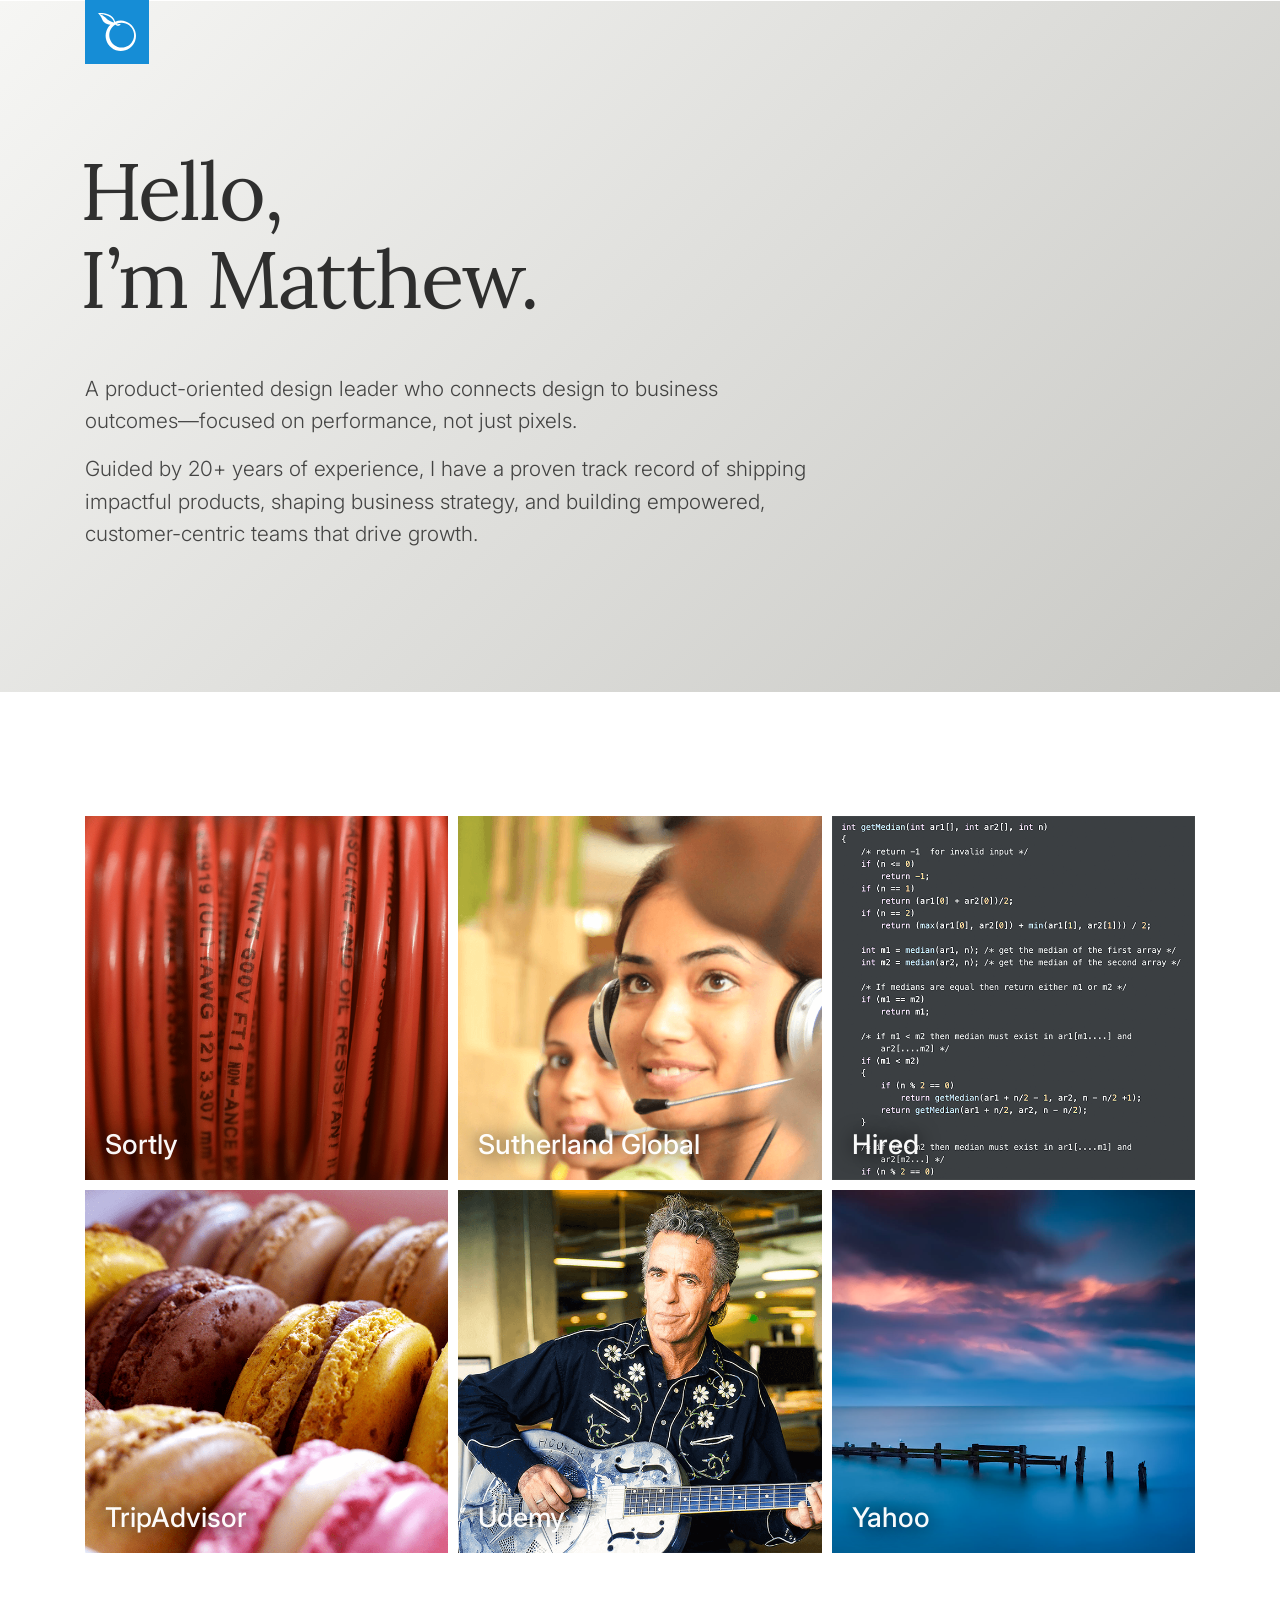
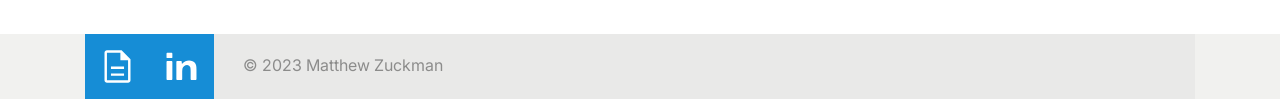
==== index.html @ 9146ad36 "Updated intro New intro copy for the home page to match the resume" ====
<!DOCTYPE html>
<html lang="en">
  <head>
    <meta charset="utf-8">
    <meta http-equiv="X-UA-Compatible" content="IE=edge">
    <meta name="viewport" content="width=device-width, initial-scale=1, shrink-to-fit=no">
    <title>Matthew @ blueorange</title>

    <!-- Bootstrap -->
    <link href="css/bootstrap.min.css" rel="stylesheet">
    <link href="css/base.css" rel="stylesheet">
    <link href="fonts/fonts.css" rel="stylesheet">
    <!-- HTML5 Shim and Respond.js IE8 support of HTML5 elements and media queries -->
    <!-- WARNING: Respond.js doesn't work if you view the page via file:// -->
    <!--[if lt IE 9]>
      <script src="https://oss.maxcdn.com/libs/html5shiv/3.7.0/html5shiv.js"></script>
      <script src="https://oss.maxcdn.com/libs/respond.js/1.4.2/respond.min.js"></script>
    <![endif]-->
  </head>

<body>

<!--
  <div class="header">
    <div class="container">
      <div class="row">
        <div class="col-xs-12 col-sm-12 col-md-12 col-lg-12">
          <a href="index.html"><img alt="blue orange" src="img/logo.svg" height="18" style="margin-top:12px;"></a>
        </div>
      </div>
    </div>
  </div>
-->

<div class="">
  <div class="container">
    <div class="row">
      <div class="col-xs-12 col-sm-12 col-md-12 col-lg-12">
        <span class="boxheader">
          <a href="index.html"><img alt="blue orange" src="img/mark-white.svg"></a>
        </span>
      </div>
    </div>
  </div>
</div>

<div class="container-fluid hero">
	<div>
		<div>
			<div class="container">
				<div class="row">
					<div class="col-xs-12 col-sm-12 col-md-12 col-lg-8">
						<h1 class="hero-space" style="margin-bottom: 50px;">Hello, <br> I&rsquo;m Matthew.</h1>
						<p>A product-oriented design leader who connects design to business outcomes&mdash;focused on performance, not just pixels.</p><p>Guided by 20+ years of experience, I have a proven track record of shipping impactful products, shaping business strategy, and building empowered, customer-centric teams that drive growth.</p>
						<div class="hero-space index-fix"></div>
					</div>
				</div>
			</div>
		</div>
	</div>
</div>

<div>
	<div>
		<div>
			<div id="portfoliogrid" class="container spacer">
				<div class="row">
					<div class="col-xs-12 col-sm-12 col-md-12 col-lg-12">
						<div class="row" style="margin:-5px">
							<div class="col-xs-6 col-sm-6 col-md-6 col-lg-4 nopadding"><a href="sortly.html"><figure><img src="img/tile-sortly.png" alt="..." class="img-fluid grow"><figcaption class="caption">Sortly</figcaption></figure></a></div>
             	<div class="col-xs-6 col-sm-6 col-md-6 col-lg-4 nopadding"><a href="sgs.html"><figure><img src="img/tile-sgs.png" alt="..." class="img-fluid grow"><figcaption class="caption">Sutherland Global</figcaption></figure></a></div>
            	<div class="col-xs-6 col-sm-6 col-md-6 col-lg-4 nopadding"><a href="hired.html"><figure><img src="img/tile-code.png" alt="..." class="img-fluid grow"><figcaption class="caption">Hired</figcaption></figure></a></div>
							<div class="col-xs-6 col-sm-6 col-md-6 col-lg-4 nopadding"><a href="tripadvisor.html"><figure><img src="img/tile-tripadvisor.png" alt="..." class="img-fluid grow"><figcaption class="caption">TripAdvisor</figcaption></figure></a></div>
							<div class="col-xs-6 col-sm-6 col-md-6 col-lg-4 nopadding"><a href="udemy.html"><figure><img src="img/tile-udemy.png" alt="..." class="img-fluid grow"><figcaption class="caption">Udemy</figcaption></figure></a></div>
							<div class="col-xs-6 col-sm-6 col-md-6 col-lg-4 nopadding"><a href="yahoo-communications.html"><figure><img src="img/tile-communications.png" alt="..." class="img-fluid grow"><figcaption class="caption">Yahoo</figcaption></figure></a></div>
						</div>
					</div>
				</div>
			</div>
		</div>
	</div>
</div>

<div class="clearfix" style="padding-bottom:10px;"></div>

<footer class="footer">
	<div class="container">
		<div class="row">
			<div class="col-xs-12 col-sm-12 col-md-12 col-lg-12">
				<ul class="list-inline" style="background-color: rgb(0,0,0,.03);">
					<li class="list-inline-item"><span class="footerblock"><a href="mzuckman-resume.pdf" target="_blank" rel="noopener noreferrer"><img alt="blue orange" src="img/mark-resume.svg"></a></span></li>
					<li class="list-inline-item"><span class="footerblock"><a href="https://www.linkedin.com/in/mzuckman" target="_blank" rel="noopener noreferrer"><img alt="blue orange" src="img/mark-li.svg"></a></span></li>
					<li class="list-inline-item copyright"><span class="float">&copy; 2023 Matthew Zuckman</span></li>
       	</ul>
			</div>
		</div>
	</div>
</footer>

  <script>
  (function(i,s,o,g,r,a,m){i['GoogleAnalyticsObject']=r;i[r]=i[r]||function(){
  (i[r].q=i[r].q||[]).push(arguments)},i[r].l=1*new Date();a=s.createElement(o),
  m=s.getElementsByTagName(o)[0];a.async=1;a.src=g;m.parentNode.insertBefore(a,m)
  })(window,document,'script','//www.google-analytics.com/analytics.js','ga');

  ga('create', 'UA-5024058-5', 'blueorange.com');
  ga('send', 'pageview');
	</script>

  <!-- Google tag (gtag.js) -->
  <script async src="https://www.googletagmanager.com/gtag/js?id=G-4ZLMVN0MZH"></script>
  <script>
    window.dataLayer = window.dataLayer || [];
    function gtag(){dataLayer.push(arguments);}
    gtag('js', new Date());
    gtag('config', 'G-4ZLMVN0MZH');
  </script>

    <!-- jQuery (necessary for Bootstrap's JavaScript plugins) -->
    <script src="https://ajax.googleapis.com/ajax/libs/jquery/1.11.0/jquery.min.js"></script>
    <!-- Include all compiled plugins (below), or include individual files as needed -->
    <script src="js/bootstrap.min.js"></script>
</body>
</html>
---- css/base.css ----
/* @import url(https://fonts.googleapis.com/css?family=Nixie+One); */
/* @import url(https://fonts.googleapis.com/css?family=Libre+Baskerville); */
/* @import url('https://fonts.googleapis.com/css?family=Montserrat:400,500,600&display=swap'); */
/* @import url('https://fonts.googleapis.com/css2?family=Nunito+Sans:wght@300;400;600;700;800&display=swap'); */
@import url('https://fonts.googleapis.com/css2?family=Inter:wght@200;300;400;500;600;700;800;900&display=swap');
@import url('https://fonts.googleapis.com/css2?family=Lora:wght@400;500;600&display=swap');
/* @import url('https://fonts.googleapis.com/css2?family=IBM+Plex+Sans:wght@100;200;300;400;500;600;700&display=swap'); */
/* @import url('https://fonts.googleapis.com/css2?family=Gothic+A1:wght@200;300;400;500;600;700;800;900&display=swap'); */
/* @import url('https://fonts.googleapis.com/css?family=Lato:300,400,700,900&display=swap'); */




body {
	background-color: rgba(255,255,255,1);
	font-family: 'Inter', sans-serif;
	}

html, body {height:100%; }

a:hover {
	text-decoration: none;
	}

a:link, a:visited {
	text-decoration: none;
	color: rgba(0, 0, 0, 0.6);
	}

/* This sets the diagonal line for the background */
.hero {
	background: rgba(246,246,244,1);
	background: linear-gradient(135deg, rgba(246,246,244,1) 0%, rgba(200,200,196,1) 100%);
	margin-top: 0px;
	}

	@media (min-width: 48em) {
	.hero {
	background: rgba(246,246,244,1);
	background: linear-gradient(135deg, rgba(246,246,244,1) 0%, rgba(200,200,196,1) 100%);
	margin-top: 0px;}
	}

.hero-small {
	margin-top:0px;
	background-repeat: no-repeat;
	min-height: 350px;
	height: 100%;}

	@media (min-width: 48em) {
	.hero-small {
	margin-top:0px;
	background-repeat: no-repeat;
	min-height: 450px;
	height: 100%;}
	}

.hero-xsmall{
	background: #00aeef url(../angle-big.svg);
	background-position: bottom left;
	background-size: 8000px;
	margin-top:0px;
	background-repeat: no-repeat;
	min-height: 300px;
	height: 20%;}

	@media (min-width: 48em) {
	.hero-xsmall {
	background: #00aeef url(../angle-big.svg);
	background-position: bottom left;
	background-size: 8000px;
	margin-top:0px;
	background-repeat: no-repeat;
	min-height: 350px;
	height: 30%;}
	}

	@media (min-width: 68em) {
	.hero-xsmall {
	background: #00aeef url(../angle-big.svg);
	background-position: bottom left;
	background-size: 8000px;
	margin-top:0px;
	background-repeat: no-repeat;
	min-height: 450px;
	height: 40%;}
	}


.hero-space {
	padding-top:20%;}

	@media (min-width: 34em) {
	.hero-space {
	padding-top:20%;}
	}

.hero-space-small {
	margin-top:50px;}

	@media (min-width: 34em) {
	.hero-space-small {
	margin-top:100px;}
	}

.ta-space-small {
		margin-top:20px;}

		@media (min-width: 34em) {
		.ta-space-small {
		margin-top:30px;}
		}

.index-fix {
	margin-bottom: 0px;
 }

 @media (min-width: 34em) {
 .index-fix {
 margin-top: -20px;}
 }

/* Background tints*/

.bg-grey {
	background: rgba(246,246,244,1);
	background: linear-gradient(135deg, rgba(246,246,244,1) 0%, rgba(200,200,196,1) 100%);
	}

.bg-tripadvisor {
	background: rgba(228,214,202,1);
	background: linear-gradient(135deg, rgba(228,214,202,1) 0%, rgba(228,205,180,1) 100%);
	background: rgba(220,214,202,1);
	background: linear-gradient(135deg, rgba(220,214,202,1) 0%, rgba(220,205,190,1) 100%);
	}

.bg-udemy {
	background: rgba(225,228,226,1);
	background: linear-gradient(135deg, rgba(225,228,226,1) 0%, rgba(205,210,207,1) 100%);
	}

.bg-communications {
	background: rgba(221,218,222,1);
	background: linear-gradient(135deg, rgba(221,218,222,1) 0%, rgba(200,198,208,1) 100%);
	}

.bg-autos {
	background: rgba(244,244,246,1);
	background: linear-gradient(135deg, rgba(244,244,246,1) 0%, rgba(200,200,204,1) 100%);
	}

.bg-marketing {
	background: rgb(208,212,217);
	background: linear-gradient(135deg, rgba(230,232,235,1) 0%, rgba(215,226,236,1) 100%);
	}

.bg-hired {
	background: rgba(223, 218, 218,);
	background: linear-gradient(135deg, rgba(223, 218, 218,1) 0%, rgba(205,194,195,1) 100%);
	}

.bg-sortly {
	background: rgba(233, 218, 218,);
	background: linear-gradient(135deg, rgba(233, 218, 218,1) 0%, rgba(215,194,195,1) 100%);
	}
	
.bg-sgs {
	background: rgba(211,223,236,);
	background: linear-gradient(135deg, rgba(211,222,233,1) 0%, rgba(203,214,224,1) 100%);
	}


/* */

h1 {
	margin-left: -5px;
	font-family: 'Lora', serif;
	font-weight: 400;
	font-style: normal;
	font-size: 5em;
	letter-spacing: -2px;
	color: rgba(0, 0, 0, 0.8);}

	@media (max-width: 38em) {
	h1 {
	font-size: 4.2em;}
	}

	@media (max-width: 28em) {
	h1 {
	font-size: 3.0em;}
	}

	@media (max-width: 22em) {
	h1 {
	font-size: 2.4em;}
	}

h2 {
	font-weight: 600;
	font-style: normal;
	font-size: 1.6em;
	line-height: 1.6em;
	color: rgba(0, 0, 0, 0.9);}

	@media (max-width: 34em) {
	h2 {
	font-size: 1.1em;
	line-height: 1.3em;
	}
	}

p {
	font-family: 'Inter', serif;
	font-weight: 300;
	font-size: 1.3em;
	line-height: 1.55em;
	color: rgba(0, 0, 0, 0.7);}

	@media (max-width: 34em) {
	p {
	font-size: 1.1em;}
	}

.topic {
	font-family: 'Inter', serif;
	font-weight: 400;
	line-height: 1.55em;
	color: rgba(0, 0, 0, 0.6);}

.divider {
	font-family: 'Inter', serif;
	font-weight: 400;
	padding-left: 5px;
	color: rgba(0, 0, 0, 0.5);}

.border {
	border: 1px solid rgba(255,255,255,.3);
	padding:2px;
	}

.spacer {
	margin-top:140px;
	}

	@media (max-width: 34em) {
	.spacer {
	margin-top:90px;}
	}


.spacerb {
	margin-bottom:125px;
	}

	@media (max-width: 34em) {
	.spacerb {
	margin-bottom:80px;}
	}

.icon-font {
	font-size: .8em;
	}

.white {
	/* background-color: #fff; */
	padding: 20px;
	padding-top: 15px;
	margin-top: 40px;
	}

.white-small {
	/* background-color: #fff; */
	padding: 20px;
	padding-top: 15px;
	margin-top: 60px;
	margin-bottom: -30px;
	}

	@media (max-width: 34em) {
	.white-small {
	margin-top: 40px;}
	}


.white-smaller {
	/* background-color: #fff; */
	padding: 20px;
	padding-top: 10px;
	margin-top: 10px;
	padding-bottom: 80px;
	}


.spacer50 {
	margin-top: 50px;
	}

/* Begin the styles for the portfolio links */
.nopadding {
	margin: 0px;
	padding: 5px;
	margin-top: -16px;
	text-shadow: 0px 0px 25px rgba(100, 100, 100, 1);
	}

.caption {
	pointer-events: none;
	position:absolute;
	bottom: 35px;
	left: 0px;
	padding: 16px 10px 6px 20px;
	/* background-color: #001117; */
	width: 100%;
	margin-right: 120px;
	border-right: 5px solid #fff;
	border-left: 5px solid #fff;
	font-family: 'Inter', serif;
	font-weight: 500;
	font-size: 1.3em;
	line-height:1.1em;
	color: rgba(255, 255, 255, 1);
	opacity: .97;
	text-shadow: 0px 0px 20px #000;
	}

	@media (min-width: 34em) {
	.caption {
	font-size: 1.7em;}
	}

@media (max-width: 24em) {
	figcaption {
	display: none;}
	}

figure {
	overflow:hidden;
	}

.on{
	opacity:.35;
	}

.grow {
	-ms-transition: all .2s ease-in-out;
	-webkit-transition: all .2s ease-in-out;
	transition: all .2s ease-in-out;
	}

.grow:hover {
	-ms-transform: scale(1.1);
	-webkit-transform: scale(1.1);
	transform: scale(1.1);
	}

/* End the styles for the portfolio links */

.header {
	background-color: #fff;
	height: 40px;
	}

.boxheader {
	z-index: 20;
	-webkit-transition: background-color .3s;
	-moz-transition:    background-color .3s;
	-ms-transition:     background-color .3s;
	-o-transition:      background-color .3s;
	transition:         background-color .3s;
	background-color: #168dd6;
	width: 6%;
	max-width: 64px;
	min-width: 44px;
	position: fixed;
	display: block;
	}

	@media (max-width: 34em) {
	.boxheader {
	left: 15px;
	}
	}

.boxheader:hover {
		background-color: #1378b6;
		}

.boxheader img{
	width: 60%;
	margin: 20%;
	}

.staple {
	height: 1px;
	width: 50px;
	background-color: rgba(0, 0, 0, 0.2);
	margin-bottom: 30px;
	}

footer {
	margin-top:50px;
	margin-bottom: -20px;
	height: 65px;
 	width: 100%;
 	background-color: rgba(235,235,233,.7);
	}

@media (max-width: 34em) {
	.footer {
		height: 45px;
	}
	}

footer ul {
	font-size: 1em;
	line-height: 1em;
	color: rgba(0, 0, 0, 0.4);
	}
	
@media (max-width: 34em) {
	.footerblock {
		width: 45px;
		height: 45px;
	}
	}

footer li {
	width: 65px;
	padding: 0xp;
	margin-top: -10px;
}

.footerblock {
	-webkit-transition: background-color .3s;
	-moz-transition:    background-color .3s;
	-ms-transition:     background-color .3s;
	-o-transition:      background-color .3s;
	transition:         background-color .3s;
	background-color: #168dd6;
	display:block;
	width: 65px;
	height: 65px;
}

@media (max-width: 34em) {
	.footerblock {
		width: 45px;
		height: 45px;
	}
	}

.footerblock:hover {
	background-color: #1378b6;
	}

.footerblock img{
width: 60%;
margin: 20%;
}

a:link, a:visited {
	text-decoration: none;
	-webkit-transition: color .3s;
	-moz-transition:    color .3s;
	-ms-transition:     color .3s;
	-o-transition:      color .3s;
	transition:         color .3s;
	color: rgba(0, 0, 0, 0.6);
	}

	a:hover {
		text-decoration: none;
		color: rgba(0, 0, 0, 0.9);
	}

.footer .list-inline {
	margin-bottom: -20px;
	}

.footer .list-inline-item {
	padding-right: 0px;
	padding-top: 10px;
	}

.footer .list-inline-item:not(:first-of-type) {
	padding-left: 0px;
	margin-left: -10px;
	}

@media (max-width: 34em) {
	.footer .list-inline-item:not(:first-of-type) {
		padding-left: 0px;
		margin-left: -30px;
	}
	}

.copyright {
	font-size: 1em;
	line-height: 1em;
	color: rgba(0, 0, 0, 0.4);
	width: auto; 
	}

@media (max-width: 34em) {
	.copyright {
	color: rgba(0, 0, 0, 0.4);
	width: auto; 
	margin-left: 20px;
	}
	}

.float {
	margin-left: 30px;
	}

@media (max-width: 34em) {
	.float {
	margin-left: 20px;
	}
	}
---- fonts/fonts.css ----
/* Generated by Font Squirrel (http://www.fontsquirrel.com) on April 12, 2014 */



/*
@font-face {
    font-family: 'texgyreadventorregular';
    src: url('texgyreadventor-regular-webfont.eot');
    src: url('texgyreadventor-regular-webfont.eot?#iefix') format('embedded-opentype'),
         url('texgyreadventor-regular-webfont.woff') format('woff'),
         url('texgyreadventor-regular-webfont.ttf') format('truetype'),
         url('texgyreadventor-regular-webfont.svg#texgyreadventorregular') format('svg');
    font-weight: normal;
    font-style: normal;

}



@font-face {
    font-family: 'texgyreadventorbold';
    src: url('texgyreadventor-bold-webfont.eot');
    src: url('texgyreadventor-bold-webfont.eot?#iefix') format('embedded-opentype'),
         url('texgyreadventor-bold-webfont.woff') format('woff'),
         url('texgyreadventor-bold-webfont.ttf') format('truetype'),
         url('texgyreadventor-bold-webfont.svg#texgyreadventorbold') format('svg');
    font-weight: normal;
    font-style: normal;

}



@font-face {
    font-family: 'texgyreadventoritalic';
    src: url('texgyreadventor-italic-webfont.eot');
    src: url('texgyreadventor-italic-webfont.eot?#iefix') format('embedded-opentype'),
         url('texgyreadventor-italic-webfont.woff') format('woff'),
         url('texgyreadventor-italic-webfont.ttf') format('truetype'),
         url('texgyreadventor-italic-webfont.svg#texgyreadventoritalic') format('svg');
    font-weight: normal;
    font-style: normal;

}
 */

@font-face {
	font-family: 'icomoon';
	src:url('icomoon.eot?-ho1kfn');
	src:url('icomoon.eot?#iefix-ho1kfn') format('embedded-opentype'),
		url('icomoon.woff?-ho1kfn') format('woff'),
		url('icomoon.ttf?-ho1kfn') format('truetype'),
		url('icomoon.svg?-ho1kfn#icomoon') format('svg');
	font-weight: normal;
	font-style: normal;
}

[class^="icon-"], [class*=" icon-"] {
	font-family: 'icomoon';
	speak: none;
	font-style: normal;
	font-weight: normal;
	font-variant: normal;
	text-transform: none;
	line-height: 1;

	/* Better Font Rendering =========== */
	-webkit-font-smoothing: antialiased;
	-moz-osx-font-smoothing: grayscale;
}
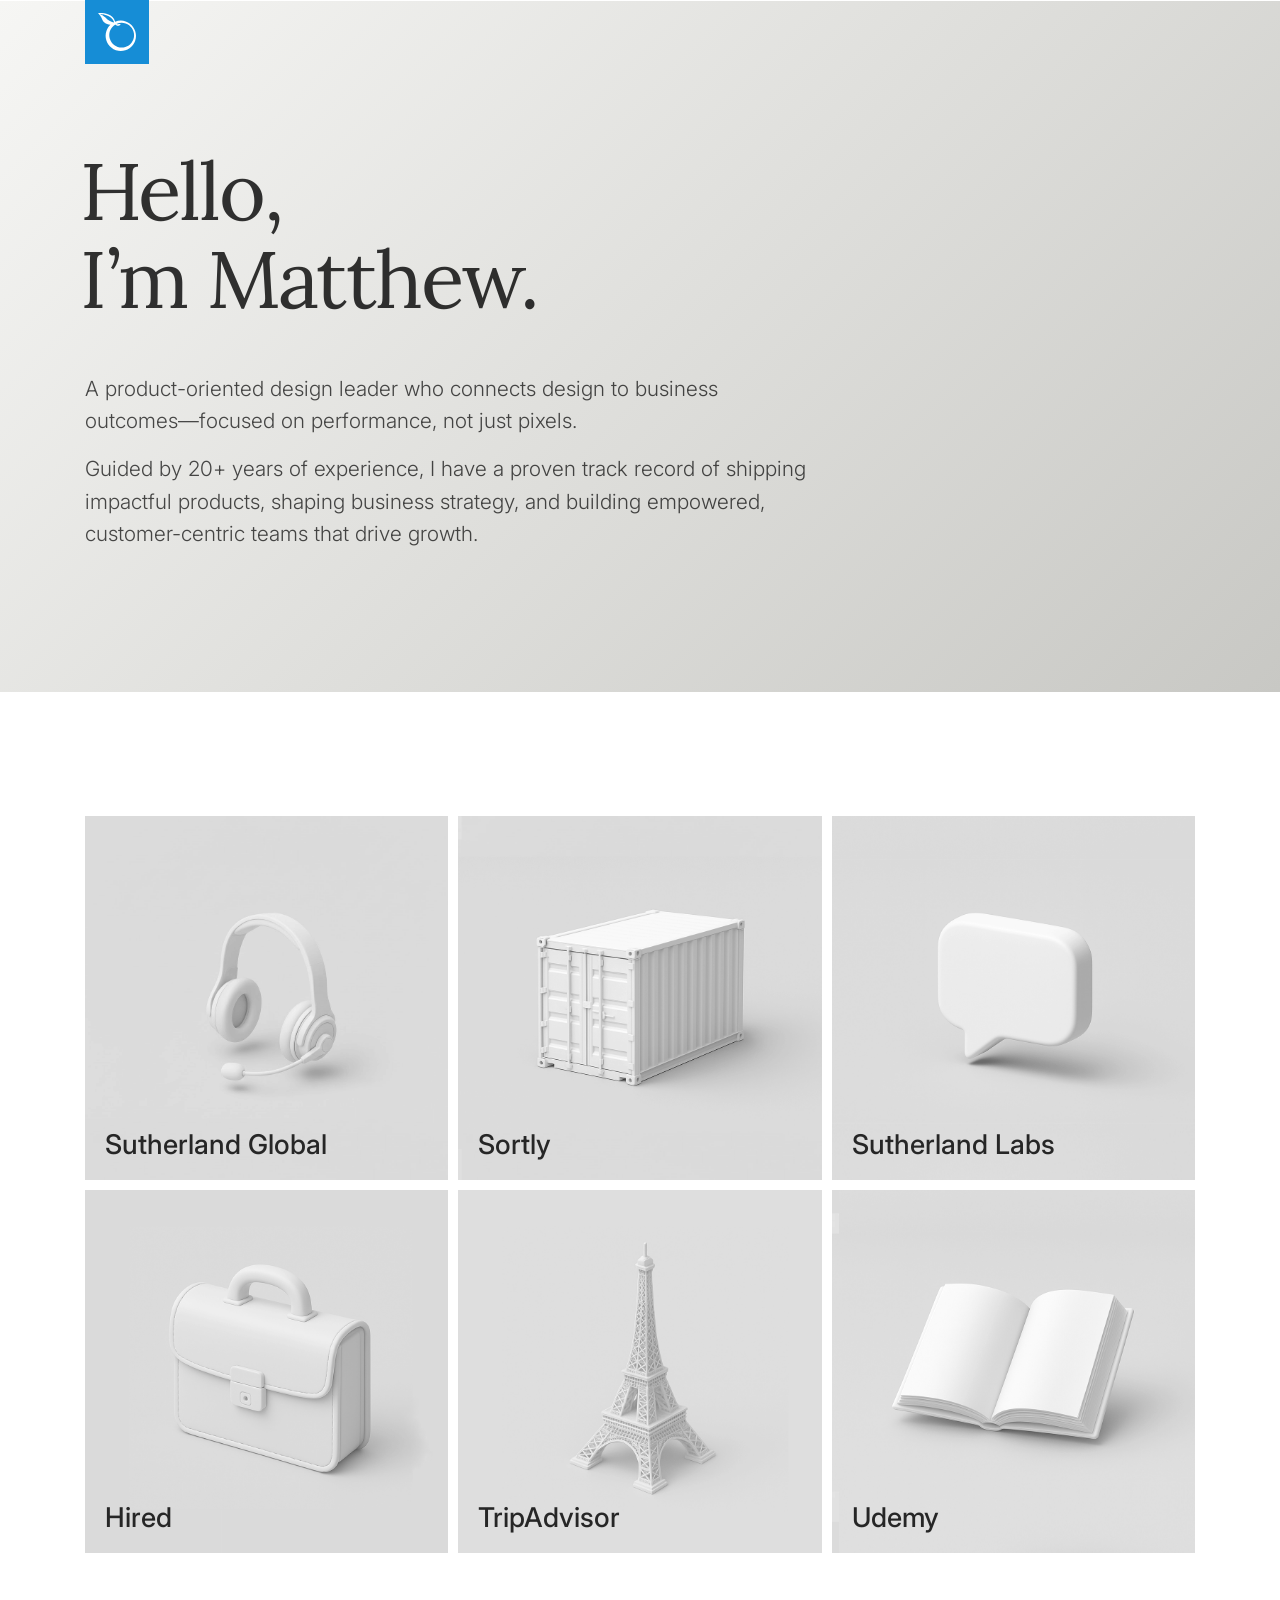
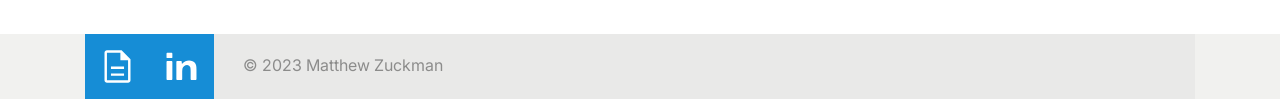
==== commit 5e89d5c4: "New version" ====
--- a/index.html
+++ b/index.html
@@ -67,12 +67,12 @@
 				<div class="row">
 					<div class="col-xs-12 col-sm-12 col-md-12 col-lg-12">
 						<div class="row" style="margin:-5px">
-							<div class="col-xs-6 col-sm-6 col-md-6 col-lg-4 nopadding"><a href="sortly.html"><figure><img src="img/tile-sortly.png" alt="..." class="img-fluid grow"><figcaption class="caption">Sortly</figcaption></figure></a></div>
-             	<div class="col-xs-6 col-sm-6 col-md-6 col-lg-4 nopadding"><a href="sgs.html"><figure><img src="img/tile-sgs.png" alt="..." class="img-fluid grow"><figcaption class="caption">Sutherland Global</figcaption></figure></a></div>
-            	<div class="col-xs-6 col-sm-6 col-md-6 col-lg-4 nopadding"><a href="hired.html"><figure><img src="img/tile-code.png" alt="..." class="img-fluid grow"><figcaption class="caption">Hired</figcaption></figure></a></div>
+							<div class="col-xs-6 col-sm-6 col-md-6 col-lg-4 nopadding"><a href="sgs-as.html"><figure><img src="img/tile-sgs-as.png" alt="..." class="img-fluid grow"><figcaption class="caption">Sutherland Global</figcaption></figure></a></div>
+       				<div class="col-xs-6 col-sm-6 col-md-6 col-lg-4 nopadding"><a href="sortly.html"><figure><img src="img/tile-sortly.png" alt="..." class="img-fluid grow"><figcaption class="caption">Sortly</figcaption></figure></a></div>
+       				<div class="col-xs-6 col-sm-6 col-md-6 col-lg-4 nopadding"><a href="sgs.html"><figure><img src="img/tile-sgs-cai.png" alt="..." class="img-fluid grow"><figcaption class="caption">Sutherland Labs</figcaption></figure></a></div>
+							<div class="col-xs-6 col-sm-6 col-md-6 col-lg-4 nopadding"><a href="hired.html"><figure><img src="img/tile-hired.png" alt="..." class="img-fluid grow"><figcaption class="caption">Hired</figcaption></figure></a></div>
 							<div class="col-xs-6 col-sm-6 col-md-6 col-lg-4 nopadding"><a href="tripadvisor.html"><figure><img src="img/tile-tripadvisor.png" alt="..." class="img-fluid grow"><figcaption class="caption">TripAdvisor</figcaption></figure></a></div>
 							<div class="col-xs-6 col-sm-6 col-md-6 col-lg-4 nopadding"><a href="udemy.html"><figure><img src="img/tile-udemy.png" alt="..." class="img-fluid grow"><figcaption class="caption">Udemy</figcaption></figure></a></div>
-							<div class="col-xs-6 col-sm-6 col-md-6 col-lg-4 nopadding"><a href="yahoo-communications.html"><figure><img src="img/tile-communications.png" alt="..." class="img-fluid grow"><figcaption class="caption">Yahoo</figcaption></figure></a></div>
 						</div>
 					</div>
 				</div>
--- a/css/base.css
+++ b/css/base.css
@@ -301,7 +301,7 @@
 	margin: 0px;
 	padding: 5px;
 	margin-top: -16px;
-	text-shadow: 0px 0px 25px rgba(100, 100, 100, 1);
+	/* text-shadow: 0px 0px 25px rgba(100, 100, 100, 1); */
 	}
 
 .caption {
@@ -319,9 +319,8 @@
 	font-weight: 500;
 	font-size: 1.3em;
 	line-height:1.1em;
-	color: rgba(255, 255, 255, 1);
+	color: rgba(0, 0, 0, .85);
 	opacity: .97;
-	text-shadow: 0px 0px 20px #000;
 	}
 
 	@media (min-width: 34em) {
@@ -339,7 +338,7 @@
 	}
 
 .on{
-	opacity:.35;
+	opacity:.5;
 	}
 
 .grow {
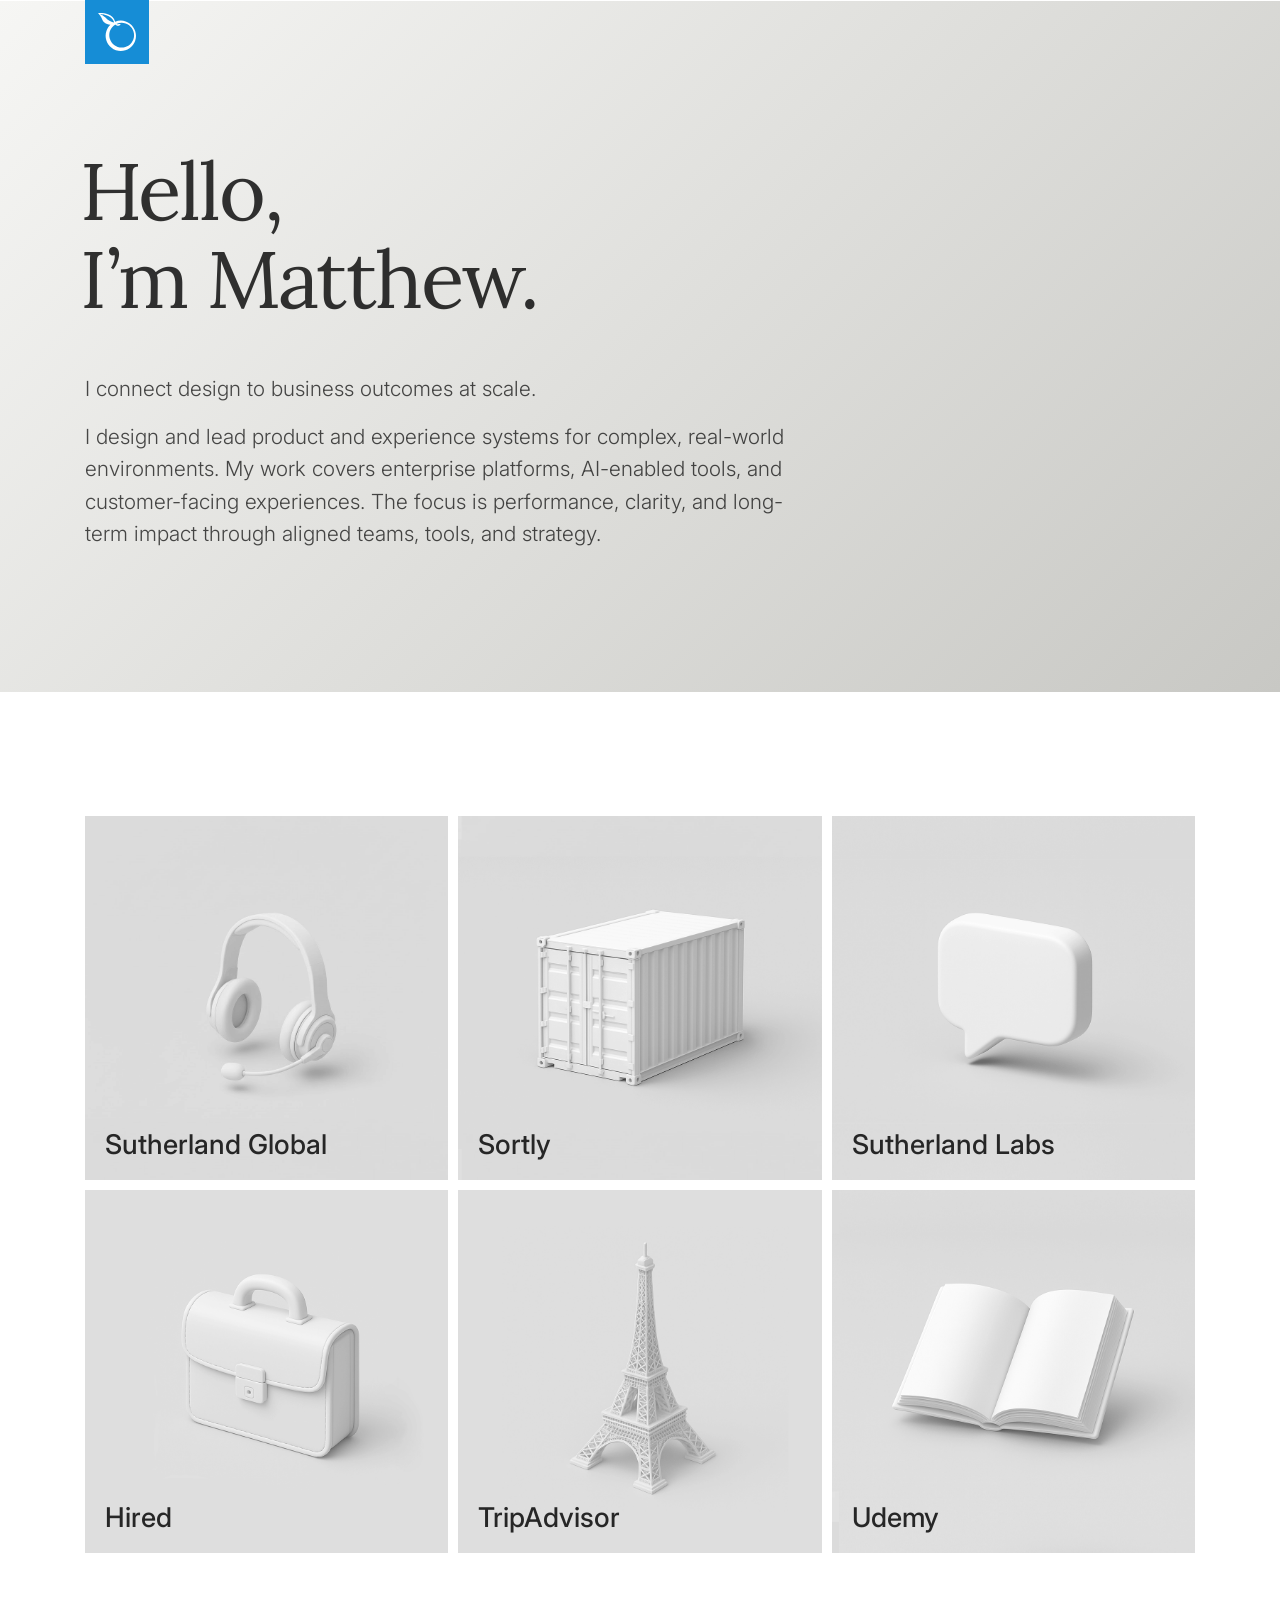
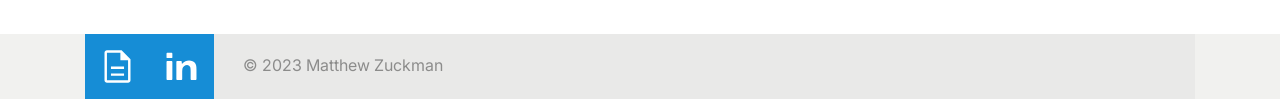
==== commit 68eef6ad: "HP Copy Update" ====
--- a/index.html
+++ b/index.html
@@ -51,7 +51,8 @@
 				<div class="row">
 					<div class="col-xs-12 col-sm-12 col-md-12 col-lg-8">
 						<h1 class="hero-space" style="margin-bottom: 50px;">Hello, <br> I&rsquo;m Matthew.</h1>
-						<p>A product-oriented design leader who connects design to business outcomes&mdash;focused on performance, not just pixels.</p><p>Guided by 20+ years of experience, I have a proven track record of shipping impactful products, shaping business strategy, and building empowered, customer-centric teams that drive growth.</p>
+						<p>I connect design to business outcomes at scale.</p>
+            <p>I design and lead product and experience systems for complex, real-world environments. My work covers enterprise platforms, AI-enabled tools, and customer-facing experiences. The focus is performance, clarity, and long-term impact through aligned teams, tools, and strategy.</p>
 						<div class="hero-space index-fix"></div>
 					</div>
 				</div>
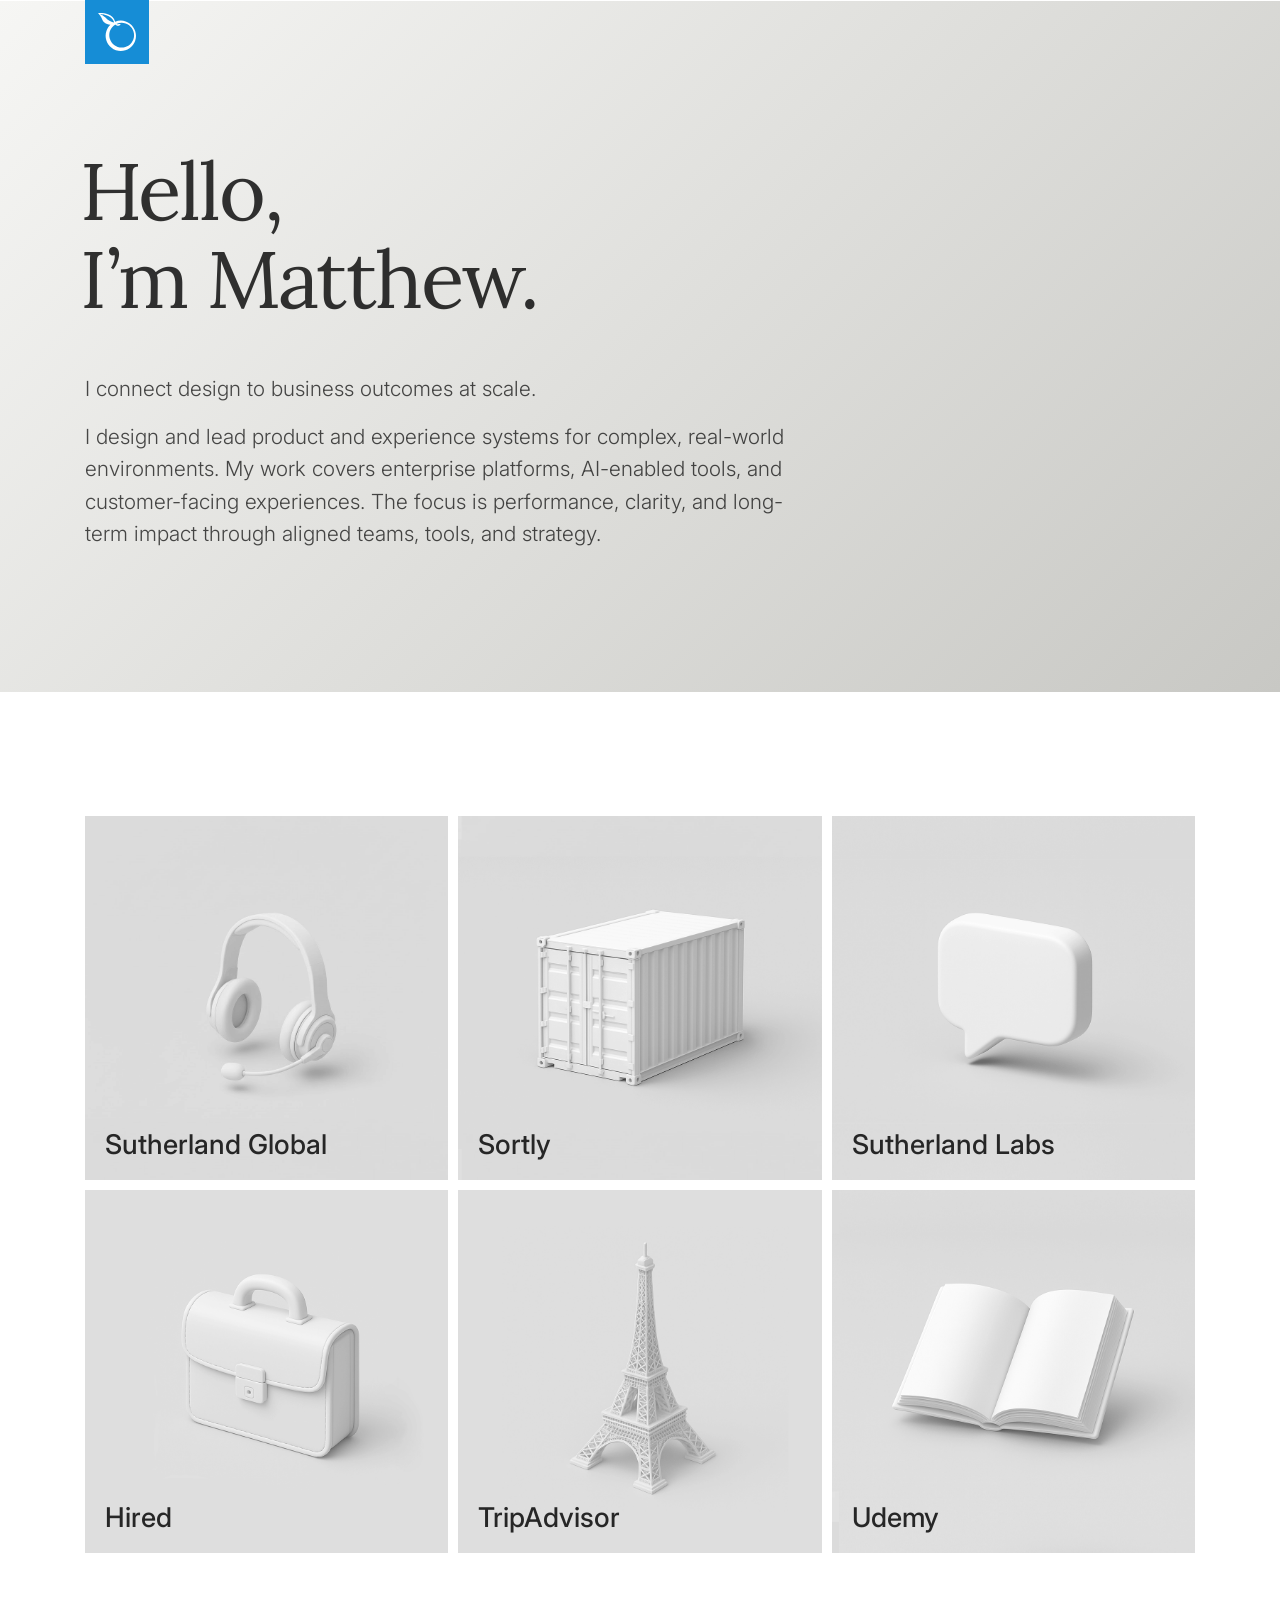
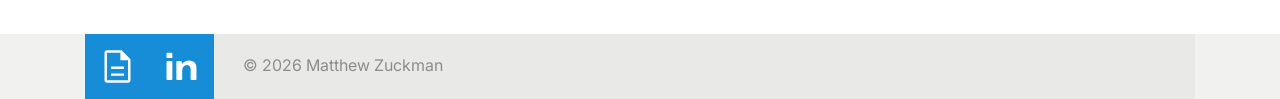
==== commit 38e68ff0: "Update Copyright" ====
--- a/index.html
+++ b/index.html
@@ -91,7 +91,7 @@
 				<ul class="list-inline" style="background-color: rgb(0,0,0,.03);">
 					<li class="list-inline-item"><span class="footerblock"><a href="mzuckman-resume.pdf" target="_blank" rel="noopener noreferrer"><img alt="blue orange" src="img/mark-resume.svg"></a></span></li>
 					<li class="list-inline-item"><span class="footerblock"><a href="https://www.linkedin.com/in/mzuckman" target="_blank" rel="noopener noreferrer"><img alt="blue orange" src="img/mark-li.svg"></a></span></li>
-					<li class="list-inline-item copyright"><span class="float">&copy; 2023 Matthew Zuckman</span></li>
+					<li class="list-inline-item copyright"><span class="float">&copy; 2026 Matthew Zuckman</span></li>
        	</ul>
 			</div>
 		</div>
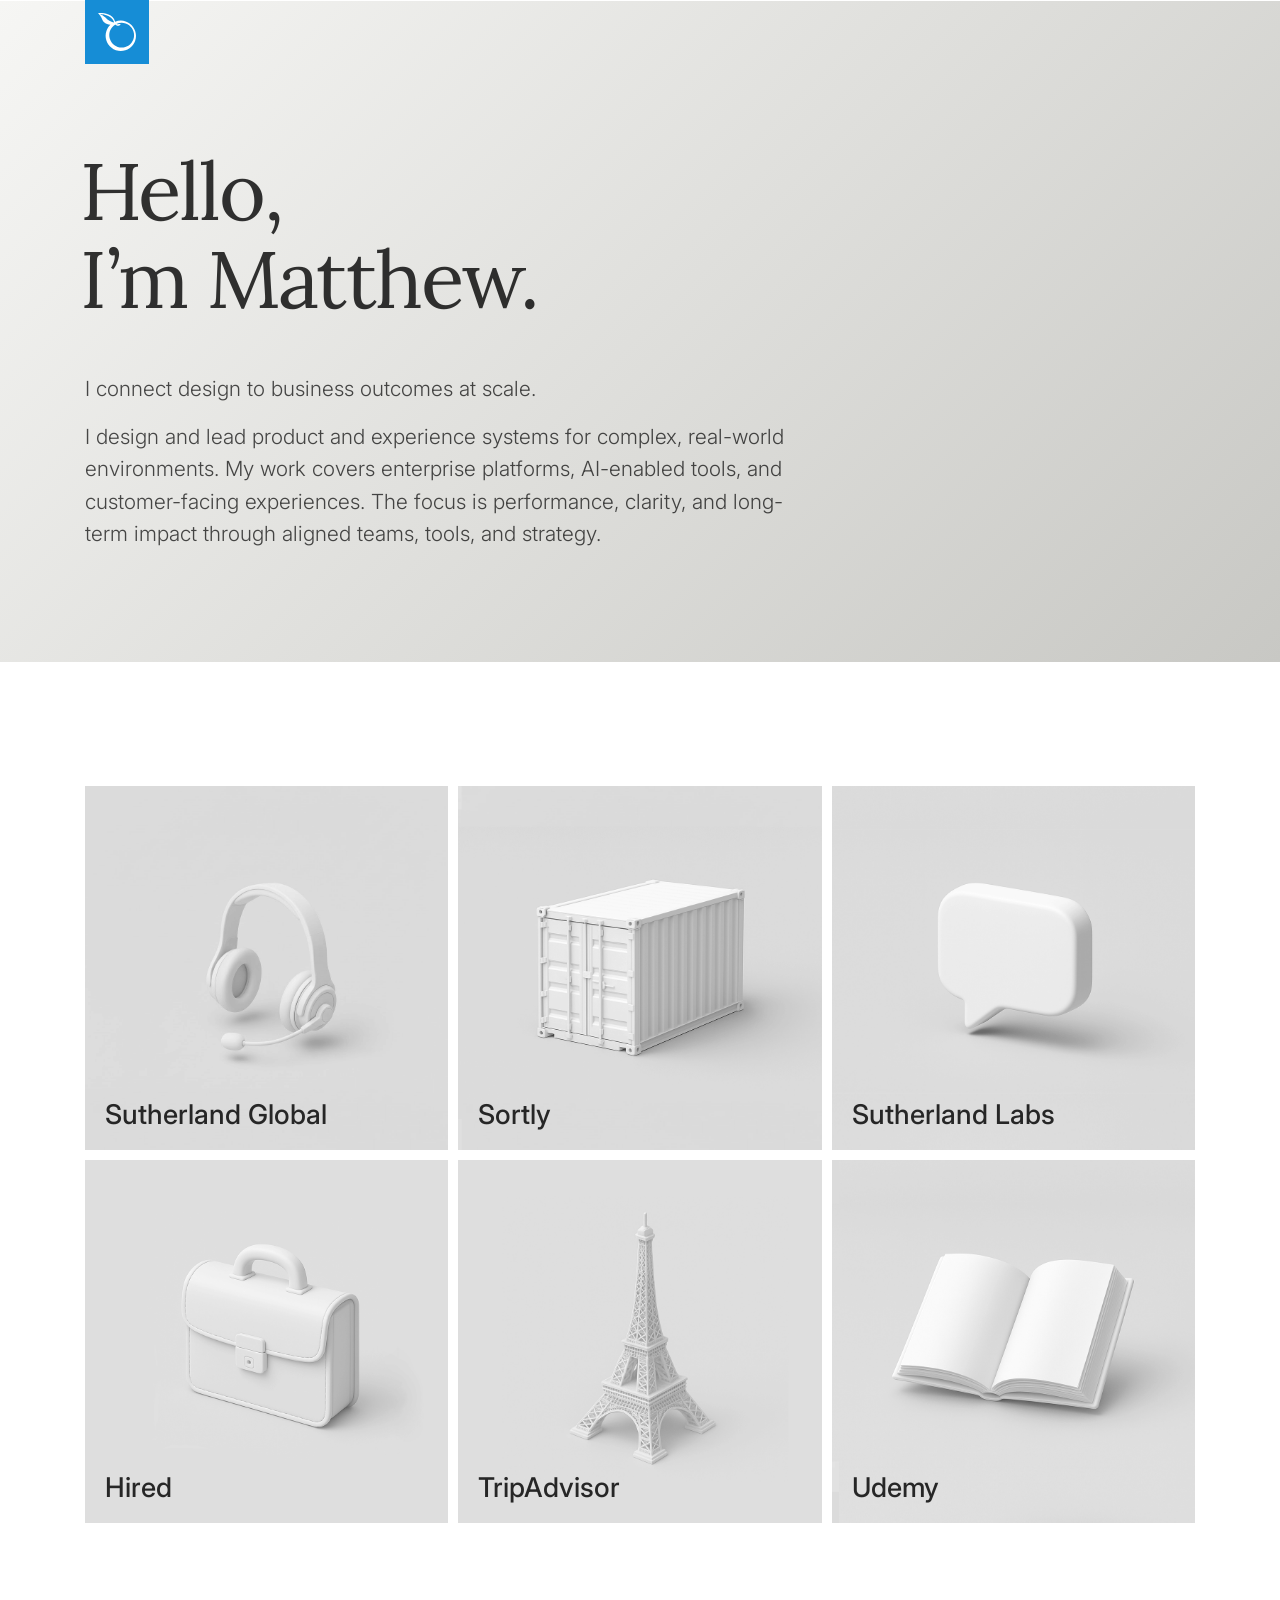
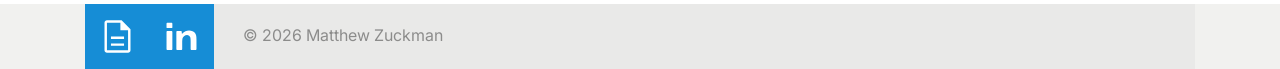
==== commit a08a8c87: "HP Summary Update added npn-breaking space and fixed margin" ====
--- a/index.html
+++ b/index.html
@@ -52,7 +52,7 @@
 					<div class="col-xs-12 col-sm-12 col-md-12 col-lg-8">
 						<h1 class="hero-space" style="margin-bottom: 50px;">Hello, <br> I&rsquo;m Matthew.</h1>
 						<p>I connect design to business outcomes at scale.</p>
-            <p>I design and lead product and experience systems for complex, real-world environments. My work covers enterprise platforms, AI-enabled tools, and customer-facing experiences. The focus is performance, clarity, and long-term impact through aligned teams, tools, and strategy.</p>
+            <p>I design and lead product and experience systems for complex, real-world environments. My work covers enterprise platforms, AI-enabled tools, and customer-facing experiences. The focus is performance, clarity, and long-term impact through aligned teams, tools, and&nbsp;strategy.</p>
 						<div class="hero-space index-fix"></div>
 					</div>
 				</div>
--- a/css/base.css
+++ b/css/base.css
@@ -112,7 +112,7 @@
 		}
 
 .index-fix {
-	margin-bottom: 0px;
+	margin-bottom: -30px;
  }
 
  @media (min-width: 34em) {
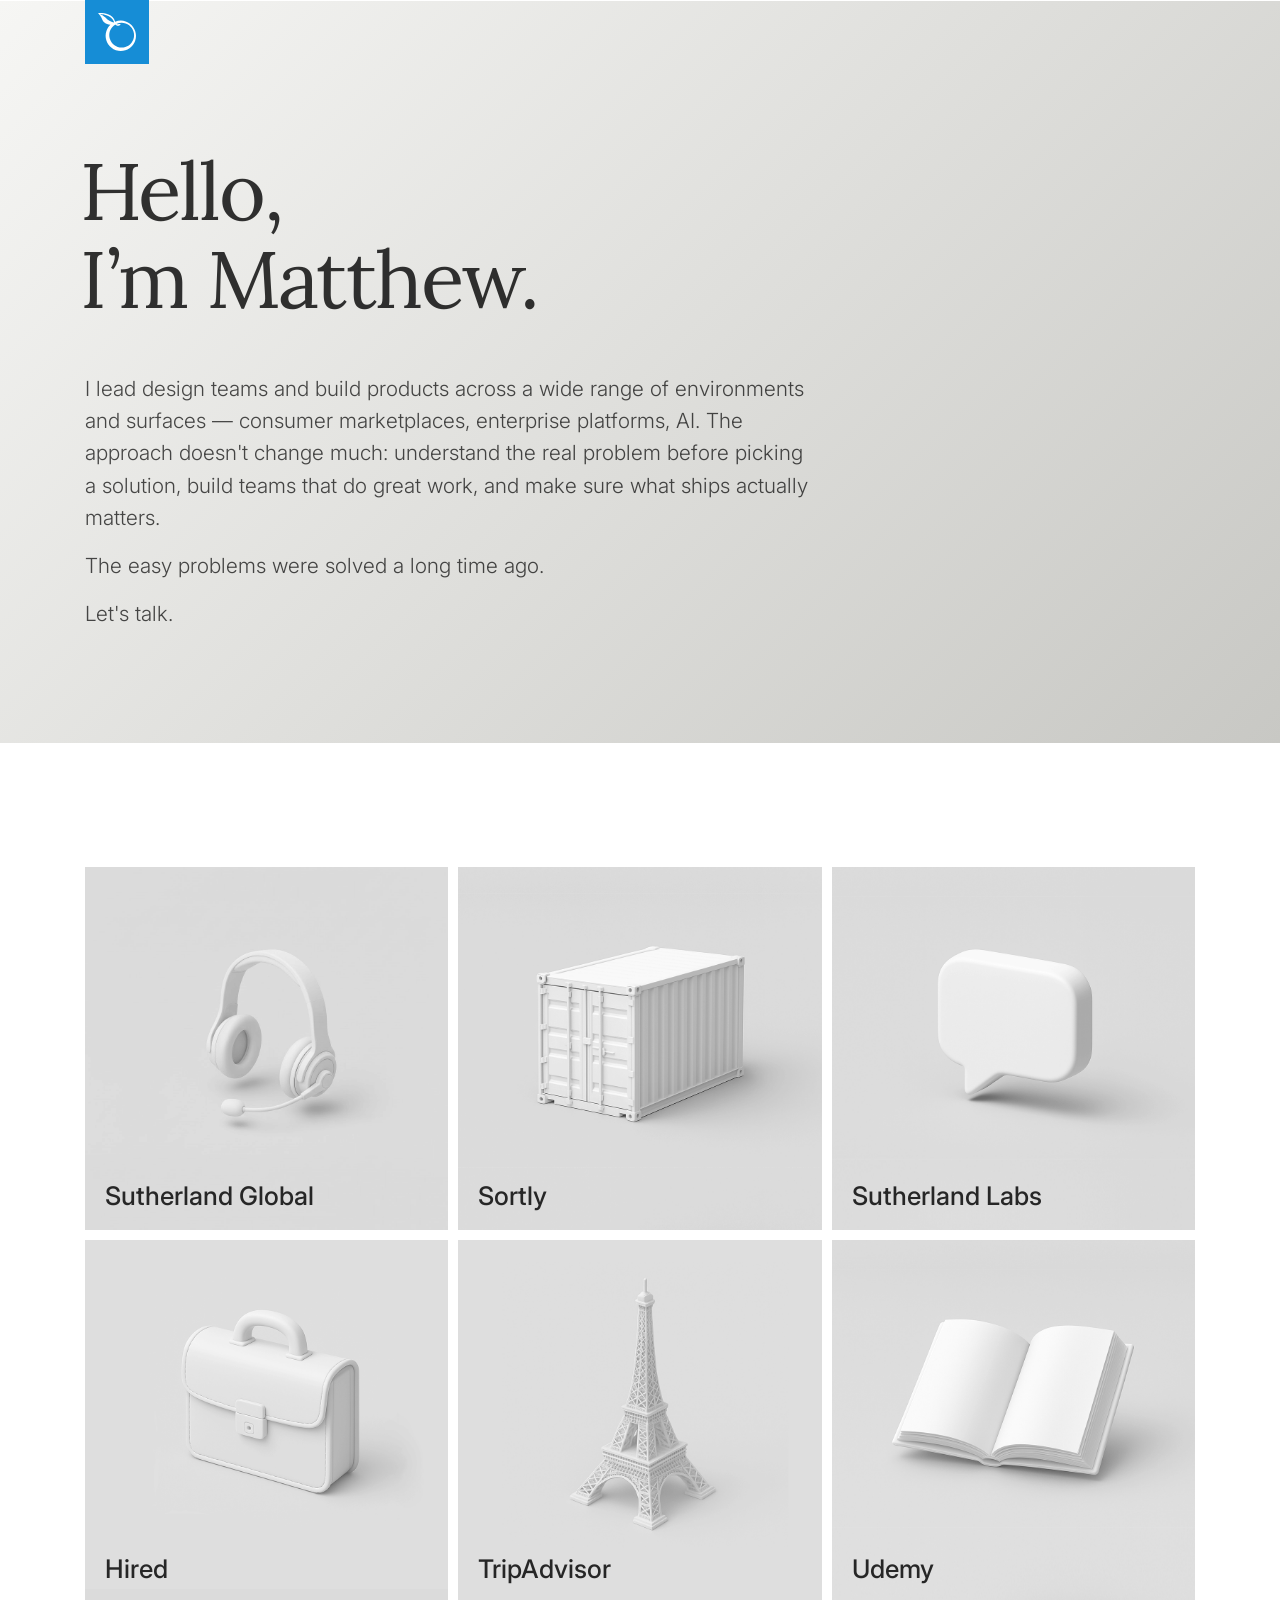
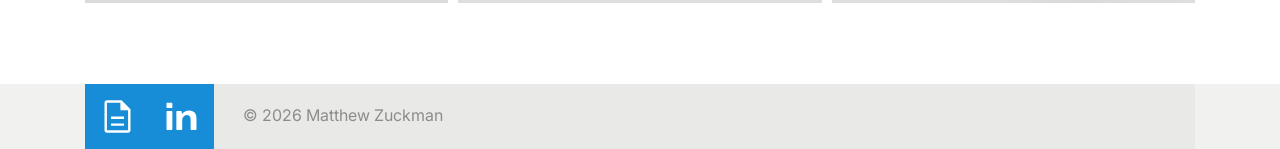
==== commit 0a76375f: "updated resume and home page copy" ====
--- a/index.html
+++ b/index.html
@@ -51,8 +51,9 @@
 				<div class="row">
 					<div class="col-xs-12 col-sm-12 col-md-12 col-lg-8">
 						<h1 class="hero-space" style="margin-bottom: 50px;">Hello, <br> I&rsquo;m Matthew.</h1>
-						<p>I connect design to business outcomes at scale.</p>
-            <p>I design and lead product and experience systems for complex, real-world environments. My work covers enterprise platforms, AI-enabled tools, and customer-facing experiences. The focus is performance, clarity, and long-term impact through aligned teams, tools, and&nbsp;strategy.</p>
+						<p>I lead design teams and build products across a  wide range of environments and surfaces — consumer marketplaces, enterprise platforms, AI.  The approach doesn't change much: understand the real problem before picking a solution, build teams that do great work, and make sure what ships actually matters.</p>
+            <p>The easy problems were solved a long time ago.</p>
+            <p>Let's talk.</p>
 						<div class="hero-space index-fix"></div>
 					</div>
 				</div>
--- a/css/base.css
+++ b/css/base.css
@@ -222,6 +222,22 @@
 	font-size: 1.1em;}
 	}
 
+.meta {
+	font-family: 'Inter', serif;
+	padding: 0px;
+	margin-bottom: 100px;
+	color: rgba(0, 0, 0, 0.7);}
+
+.meta p {
+	font-family: 'Inter', serif;
+	font-weight: 500;
+	font-size: 1em;
+	line-height: 1.6em;
+	padding: 0px;
+	margin-bottom: 10px;
+	letter-spacing: -0.02em;
+	}
+
 .topic {
 	font-family: 'Inter', serif;
 	font-weight: 400;
@@ -309,7 +325,7 @@
 	position:absolute;
 	bottom: 35px;
 	left: 0px;
-	padding: 16px 10px 6px 20px;
+	padding: 16px 10px 2px 16px;
 	/* background-color: #001117; */
 	width: 100%;
 	margin-right: 120px;
@@ -317,7 +333,7 @@
 	border-left: 5px solid #fff;
 	font-family: 'Inter', serif;
 	font-weight: 500;
-	font-size: 1.3em;
+	font-size: 1.1em;
 	line-height:1.1em;
 	color: rgba(0, 0, 0, .85);
 	opacity: .97;
@@ -325,7 +341,16 @@
 
 	@media (min-width: 34em) {
 	.caption {
-	font-size: 1.7em;}
+	font-size: 1.6em;
+	padding: 16px 10px 6px 20px;
+	}	
+	}
+
+.port-caption {
+	text-align: center;
+	padding-top: 20px;
+	color: rgba(255, 255, 255, .65);
+	font-style: italic;
 	}
 
 @media (max-width: 24em) {
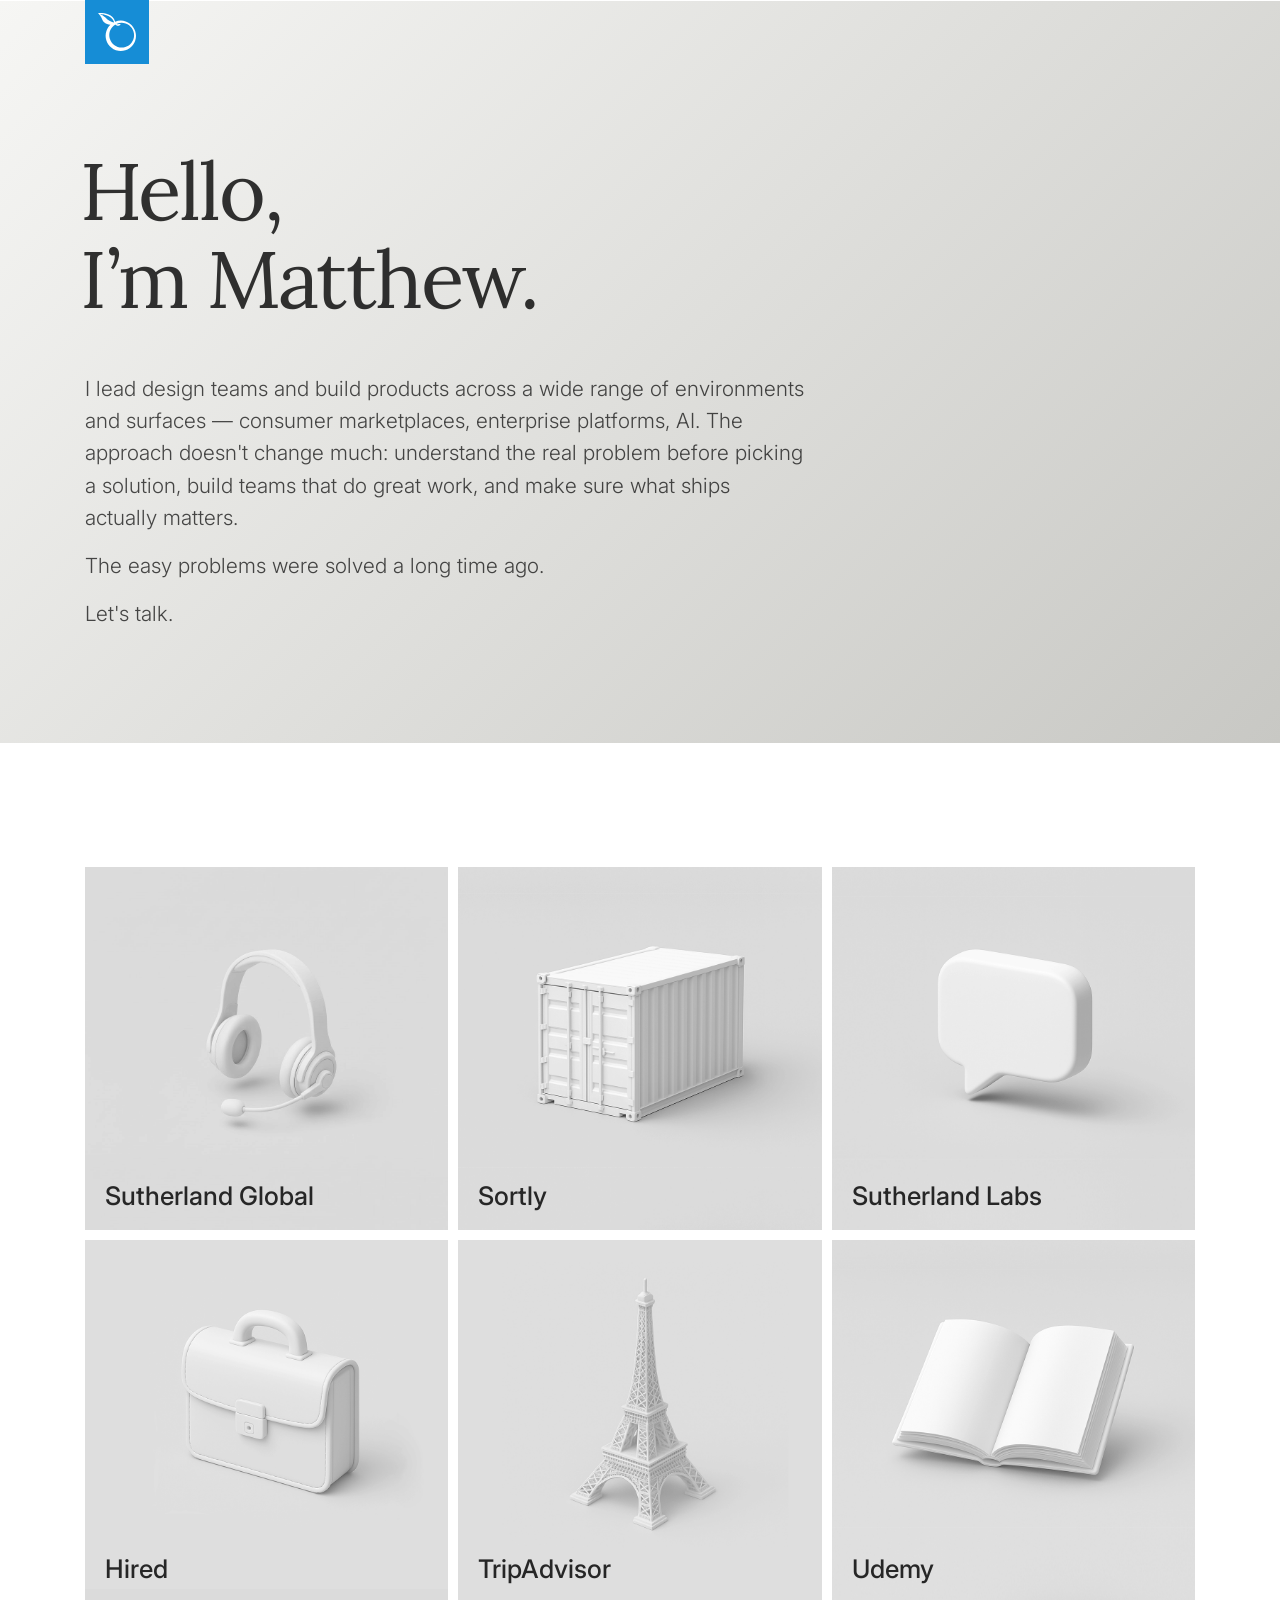
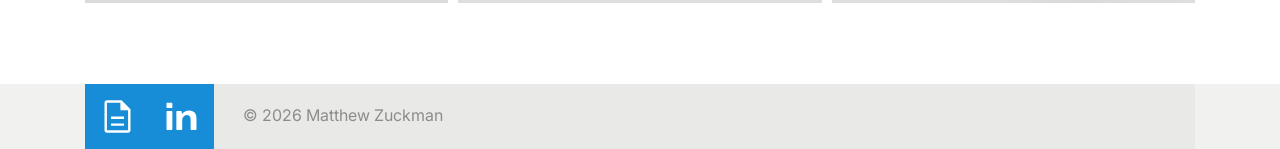
==== commit 53bb09bd: "fixed line break on index" ====
--- a/index.html
+++ b/index.html
@@ -51,7 +51,7 @@
 				<div class="row">
 					<div class="col-xs-12 col-sm-12 col-md-12 col-lg-8">
 						<h1 class="hero-space" style="margin-bottom: 50px;">Hello, <br> I&rsquo;m Matthew.</h1>
-						<p>I lead design teams and build products across a  wide range of environments and surfaces — consumer marketplaces, enterprise platforms, AI.  The approach doesn't change much: understand the real problem before picking a solution, build teams that do great work, and make sure what ships actually matters.</p>
+						<p>I lead design teams and build products across a  wide range of environments and surfaces — consumer marketplaces, enterprise platforms, AI.  The approach doesn't change much: understand the real problem before picking a solution, build teams that do great work, and make sure what ships actually&nbsp;matters.</p>
             <p>The easy problems were solved a long time ago.</p>
             <p>Let's talk.</p>
 						<div class="hero-space index-fix"></div>
